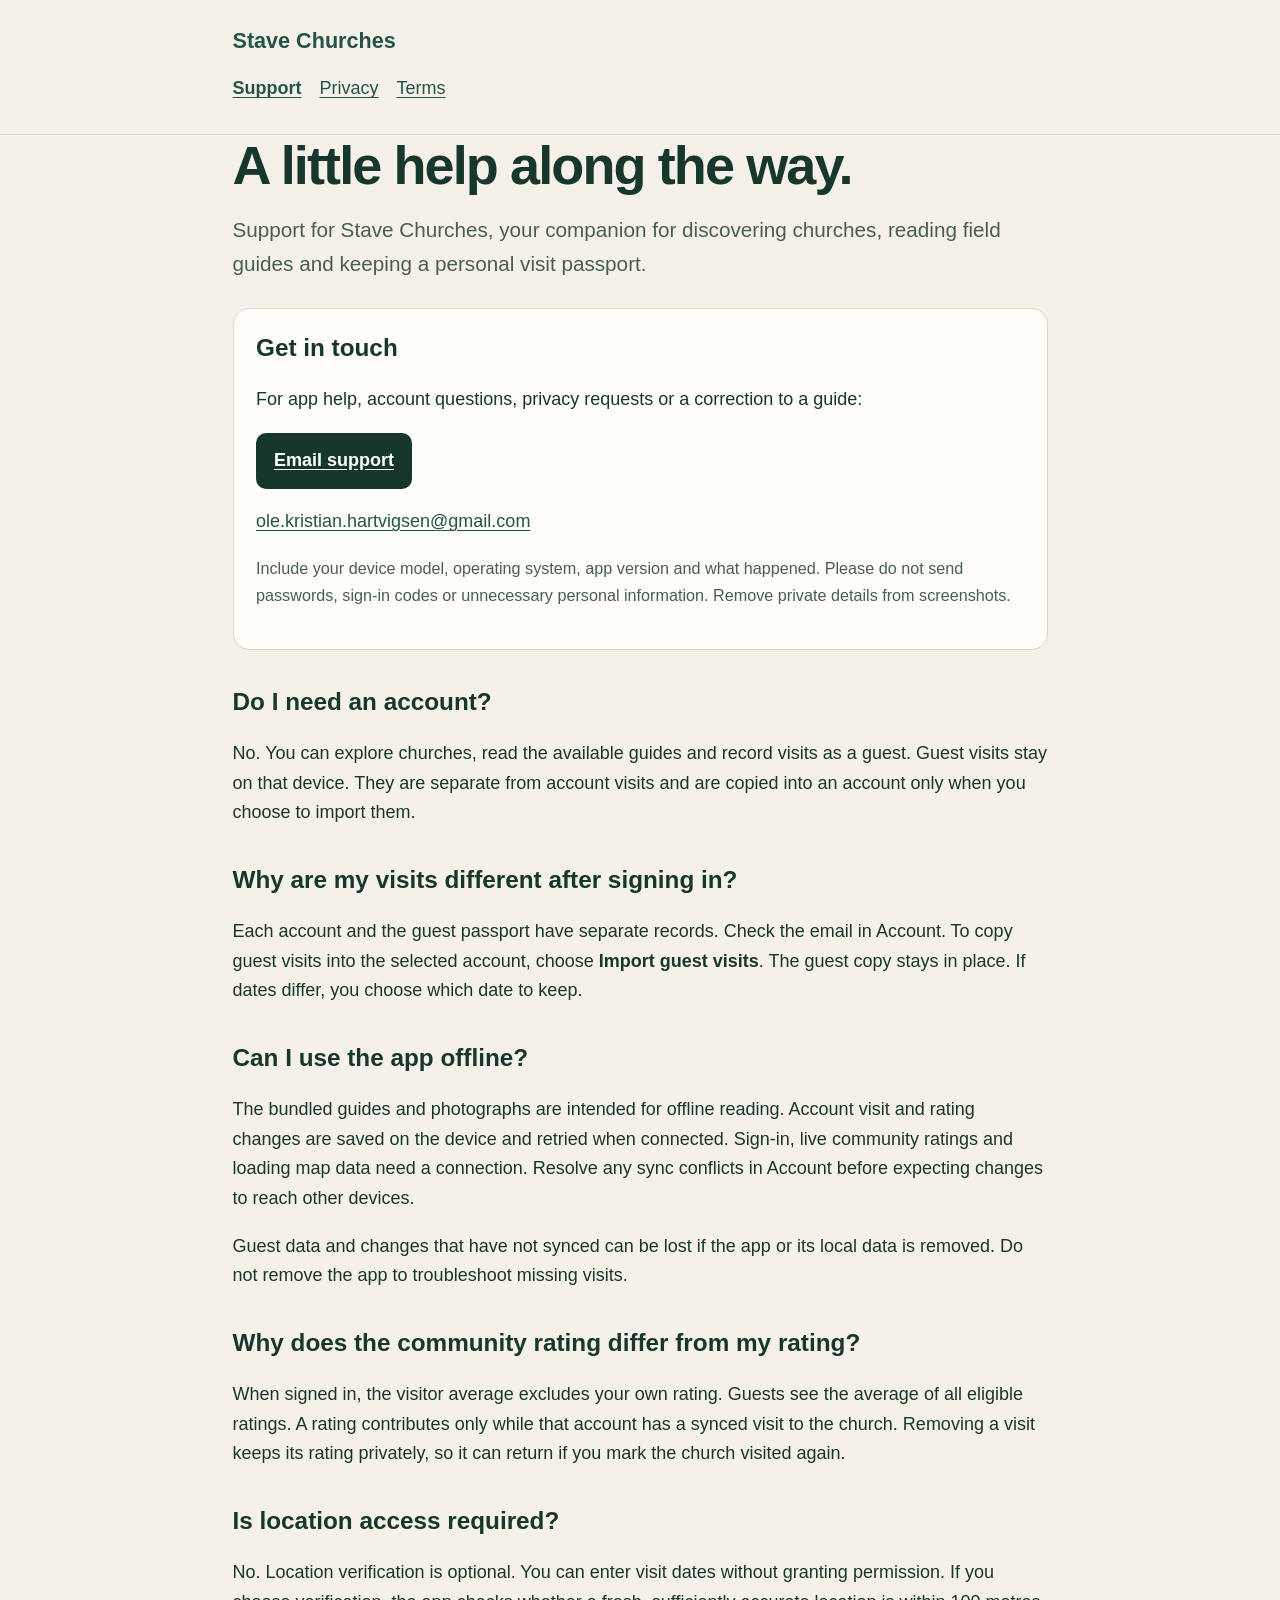
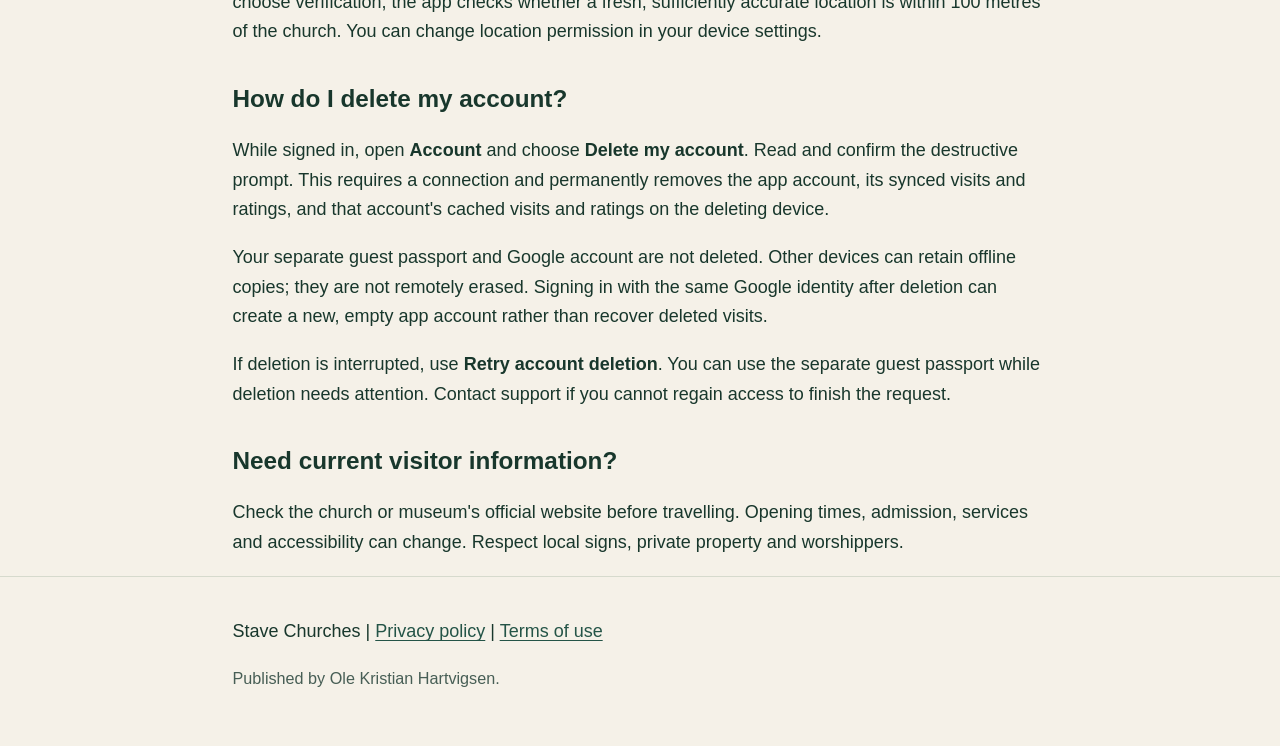
==== index.html @ 8445be17 "Publish Stave Churches support and privacy website Add reviewed static support, privacy and terms pa" ====
<!doctype html>
<html lang="en">
<head>
  <meta charset="utf-8">
  <meta name="viewport" content="width=device-width, initial-scale=1">
  <meta name="description" content="Support, account help and privacy information for the Stave Churches app.">
  <title>Support | Stave Churches</title>
  <link rel="stylesheet" href="styles.css">
</head>
<body>
  <a class="skip-link" href="#main">Skip to content</a>
  <header>
    <div class="shell">
      <a class="brand" href="index.html">Stave Churches</a>
      <nav aria-label="Main navigation">
        <a href="index.html" aria-current="page">Support</a>
        <a href="privacy.html">Privacy</a>
        <a href="terms.html">Terms</a>
      </nav>
    </div>
  </header>
  <main class="shell" id="main">
    <h1>A little help along the way.</h1>
    <p class="lead">Support for Stave Churches, your companion for discovering churches, reading field guides and keeping a personal visit passport.</p>

    <section class="card" aria-labelledby="contact">
      <h2 id="contact">Get in touch</h2>
      <p>For app help, account questions, privacy requests or a correction to a guide:</p>
      <p><a class="contact" href="mailto:ole.kristian.hartvigsen@gmail.com?subject=Stave%20Churches%20support">Email support</a></p>
      <p><a href="mailto:ole.kristian.hartvigsen@gmail.com">ole.kristian.hartvigsen@gmail.com</a></p>
      <p class="muted">Include your device model, operating system, app version and what happened. Please do not send passwords, sign-in codes or unnecessary personal information. Remove private details from screenshots.</p>
    </section>

    <h2>Do I need an account?</h2>
    <p>No. You can explore churches, read the available guides and record visits as a guest. Guest visits stay on that device. They are separate from account visits and are copied into an account only when you choose to import them.</p>

    <h2>Why are my visits different after signing in?</h2>
    <p>Each account and the guest passport have separate records. Check the email in Account. To copy guest visits into the selected account, choose <strong>Import guest visits</strong>. The guest copy stays in place. If dates differ, you choose which date to keep.</p>

    <h2>Can I use the app offline?</h2>
    <p>The bundled guides and photographs are intended for offline reading. Account visit and rating changes are saved on the device and retried when connected. Sign-in, live community ratings and loading map data need a connection. Resolve any sync conflicts in Account before expecting changes to reach other devices.</p>
    <p>Guest data and changes that have not synced can be lost if the app or its local data is removed. Do not remove the app to troubleshoot missing visits.</p>

    <h2>Why does the community rating differ from my rating?</h2>
    <p>When signed in, the visitor average excludes your own rating. Guests see the average of all eligible ratings. A rating contributes only while that account has a synced visit to the church. Removing a visit keeps its rating privately, so it can return if you mark the church visited again.</p>

    <h2>Is location access required?</h2>
    <p>No. Location verification is optional. You can enter visit dates without granting permission. If you choose verification, the app checks whether a fresh, sufficiently accurate location is within 100 metres of the church. You can change location permission in your device settings.</p>

    <h2>How do I delete my account?</h2>
    <p>While signed in, open <strong>Account</strong> and choose <strong>Delete my account</strong>. Read and confirm the destructive prompt. This requires a connection and permanently removes the app account, its synced visits and ratings, and that account's cached visits and ratings on the deleting device.</p>
    <p>Your separate guest passport and Google account are not deleted. Other devices can retain offline copies; they are not remotely erased. Signing in with the same Google identity after deletion can create a new, empty app account rather than recover deleted visits.</p>
    <p>If deletion is interrupted, use <strong>Retry account deletion</strong>. You can use the separate guest passport while deletion needs attention. Contact support if you cannot regain access to finish the request.</p>

    <h2>Need current visitor information?</h2>
    <p>Check the church or museum's official website before travelling. Opening times, admission, services and accessibility can change. Respect local signs, private property and worshippers.</p>
  </main>
  <footer>
    <div class="shell">
      <p>Stave Churches | <a href="privacy.html">Privacy policy</a> | <a href="terms.html">Terms of use</a></p>
      <p class="muted">Published by Ole Kristian Hartvigsen.</p>
    </div>
  </footer>
</body>
</html>
---- styles.css ----
:root {
  color-scheme: light;
  font-family: -apple-system, BlinkMacSystemFont, "Segoe UI", sans-serif;
  color: #18372c;
  background: #f5f1e8;
  line-height: 1.65;
  font-size: 18px;
}

* { box-sizing: border-box; }
body { margin: 0; }
a { color: #245447; text-underline-offset: 0.18em; overflow-wrap: anywhere; }
a:hover { text-decoration-thickness: 0.15em; }
a:focus-visible { outline: 3px solid #856217; outline-offset: 4px; }
.skip-link { position: absolute; left: 1rem; top: -5rem; background: white; padding: 0.75rem; }
.skip-link:focus { top: 0.5rem; }
.shell { max-width: 860px; padding: 0 1.25rem; margin: 0 auto; }
header { border-bottom: 1px solid #d6dacd; padding: 1.25rem 0; }
.brand { font-weight: 750; font-size: 1.2rem; text-decoration: none; }
nav { display: flex; flex-wrap: wrap; gap: 0.25rem 1rem; margin-top: 0.5rem; }
nav a { display: inline-flex; min-height: 44px; align-items: center; }
nav a[aria-current="page"] { font-weight: 750; }
main { padding-top: 2rem; padding-bottom: 3rem; }
h1 { font-size: clamp(2rem, 7vw, 3rem); line-height: 1.12; letter-spacing: -0.035em; margin: 0 0 1rem; }
h2 { font-size: 1.35rem; line-height: 1.35; margin-top: 2rem; }
p, ul { margin: 0.75rem 0 1rem; }
li { margin-bottom: 0.5rem; }
.lead { font-size: 1.15rem; color: #475e55; }
.muted { color: #475e55; font-size: 0.9rem; }
.card { background: #fffdf8; border: 1px solid #d6dacd; border-radius: 16px; padding: 1.25rem; margin: 1.5rem 0; }
.card h2 { margin-top: 0; }
.contact { display: inline-block; padding: 0.75rem 1rem; background: #18372c; color: white; border-radius: 10px; font-weight: 650; }
footer { border-top: 1px solid #d6dacd; padding: 1.5rem 0 2rem; }
@media (prefers-reduced-motion: no-preference) {
  html { scroll-behavior: smooth; }
}
@media print {
  body { background: white; }
  nav, .skip-link { display: none; }
  .shell { max-width: none; padding: 0; }
}
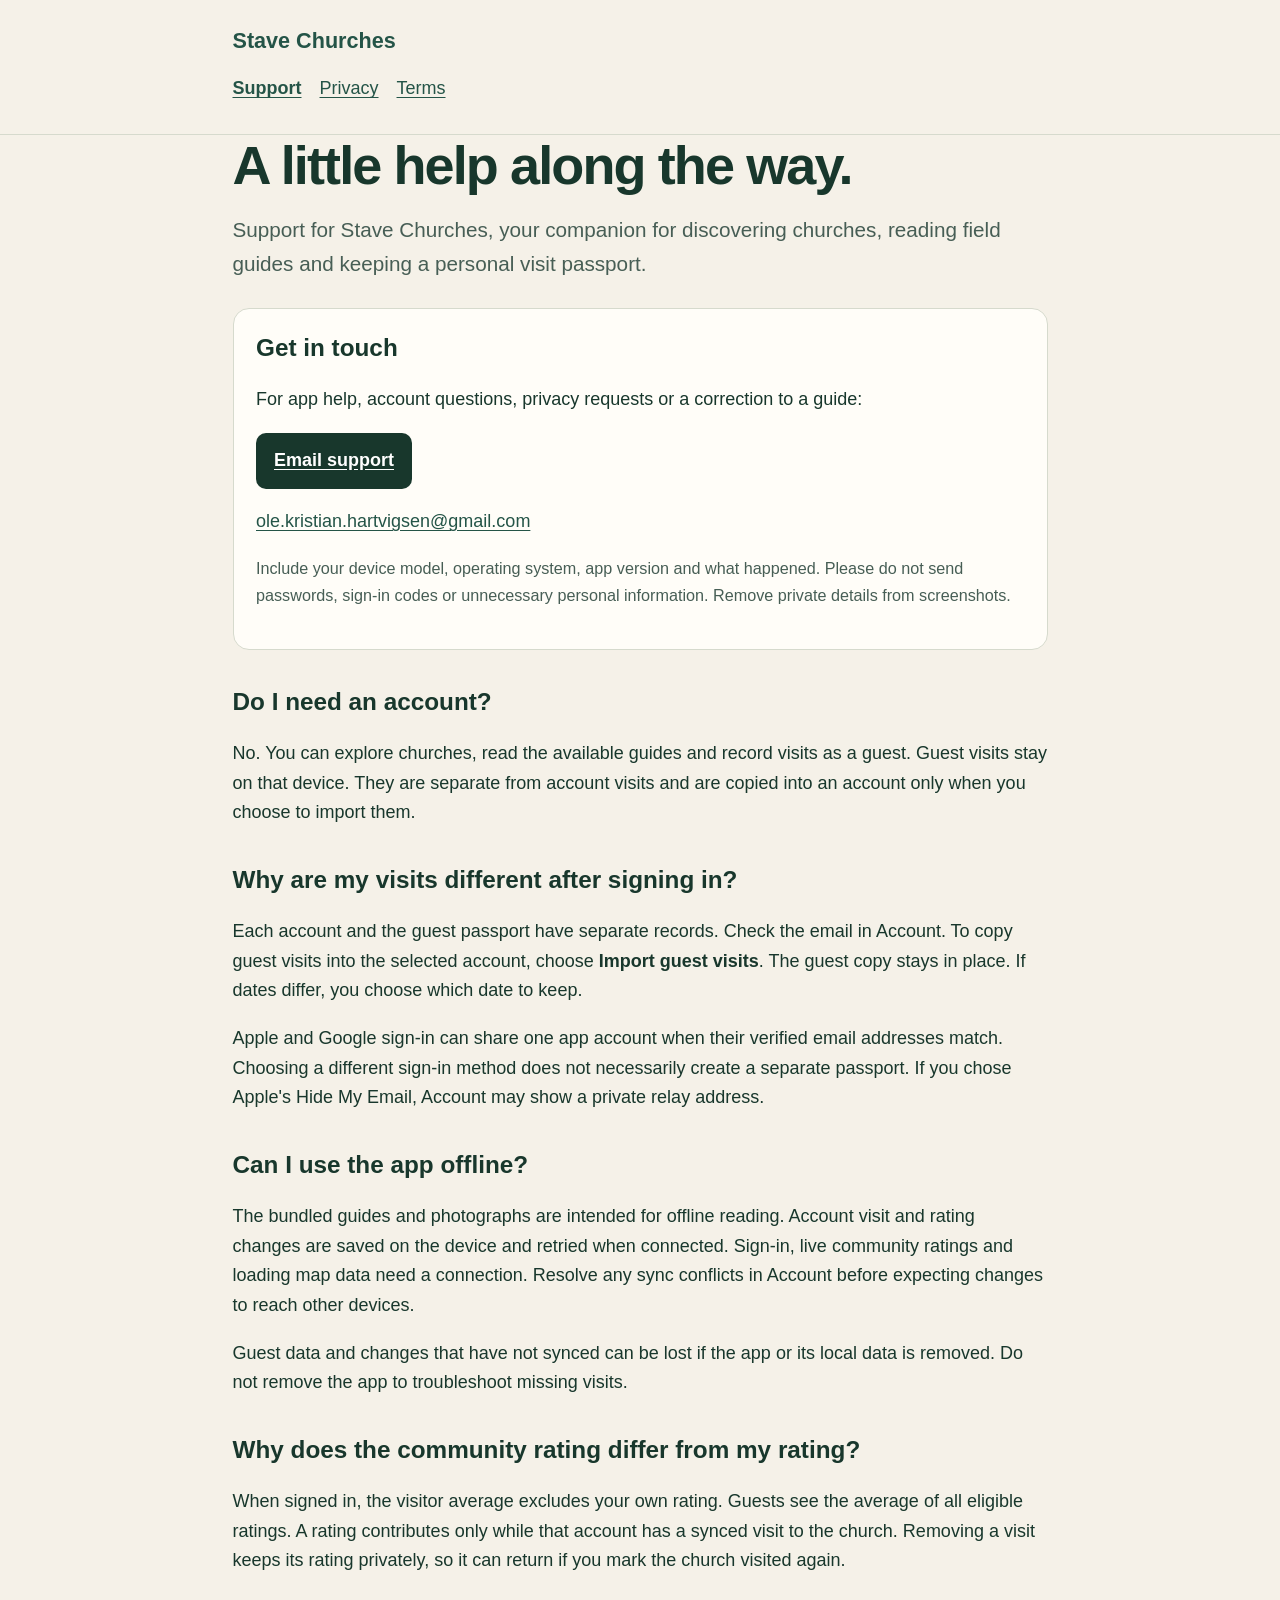
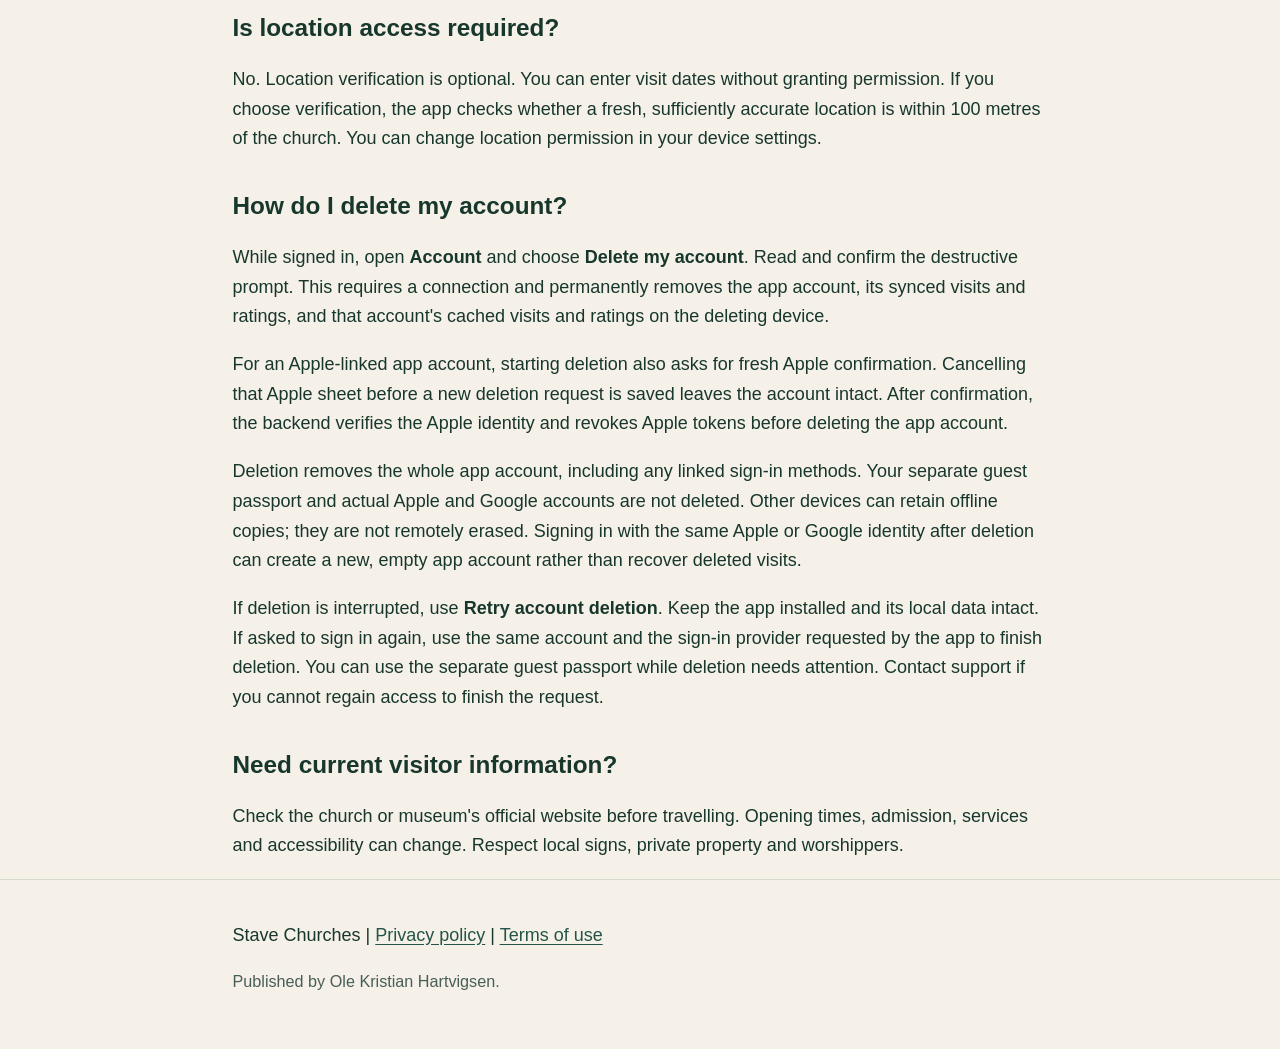
==== commit c51c2c9d: "Explain Apple sign-in and linked-account deletion Co-authored-by: Copilot <223556219+Copilot@users.n" ====
--- a/index.html
+++ b/index.html
@@ -36,6 +36,7 @@
 
     <h2>Why are my visits different after signing in?</h2>
     <p>Each account and the guest passport have separate records. Check the email in Account. To copy guest visits into the selected account, choose <strong>Import guest visits</strong>. The guest copy stays in place. If dates differ, you choose which date to keep.</p>
+    <p>Apple and Google sign-in can share one app account when their verified email addresses match. Choosing a different sign-in method does not necessarily create a separate passport. If you chose Apple's Hide My Email, Account may show a private relay address.</p>
 
     <h2>Can I use the app offline?</h2>
     <p>The bundled guides and photographs are intended for offline reading. Account visit and rating changes are saved on the device and retried when connected. Sign-in, live community ratings and loading map data need a connection. Resolve any sync conflicts in Account before expecting changes to reach other devices.</p>
@@ -49,8 +50,9 @@
 
     <h2>How do I delete my account?</h2>
     <p>While signed in, open <strong>Account</strong> and choose <strong>Delete my account</strong>. Read and confirm the destructive prompt. This requires a connection and permanently removes the app account, its synced visits and ratings, and that account's cached visits and ratings on the deleting device.</p>
-    <p>Your separate guest passport and Google account are not deleted. Other devices can retain offline copies; they are not remotely erased. Signing in with the same Google identity after deletion can create a new, empty app account rather than recover deleted visits.</p>
-    <p>If deletion is interrupted, use <strong>Retry account deletion</strong>. You can use the separate guest passport while deletion needs attention. Contact support if you cannot regain access to finish the request.</p>
+    <p>For an Apple-linked app account, starting deletion also asks for fresh Apple confirmation. Cancelling that Apple sheet before a new deletion request is saved leaves the account intact. After confirmation, the backend verifies the Apple identity and revokes Apple tokens before deleting the app account.</p>
+    <p>Deletion removes the whole app account, including any linked sign-in methods. Your separate guest passport and actual Apple and Google accounts are not deleted. Other devices can retain offline copies; they are not remotely erased. Signing in with the same Apple or Google identity after deletion can create a new, empty app account rather than recover deleted visits.</p>
+    <p>If deletion is interrupted, use <strong>Retry account deletion</strong>. Keep the app installed and its local data intact. If asked to sign in again, use the same account and the sign-in provider requested by the app to finish deletion. You can use the separate guest passport while deletion needs attention. Contact support if you cannot regain access to finish the request.</p>
 
     <h2>Need current visitor information?</h2>
     <p>Check the church or museum's official website before travelling. Opening times, admission, services and accessibility can change. Respect local signs, private property and worshippers.</p>
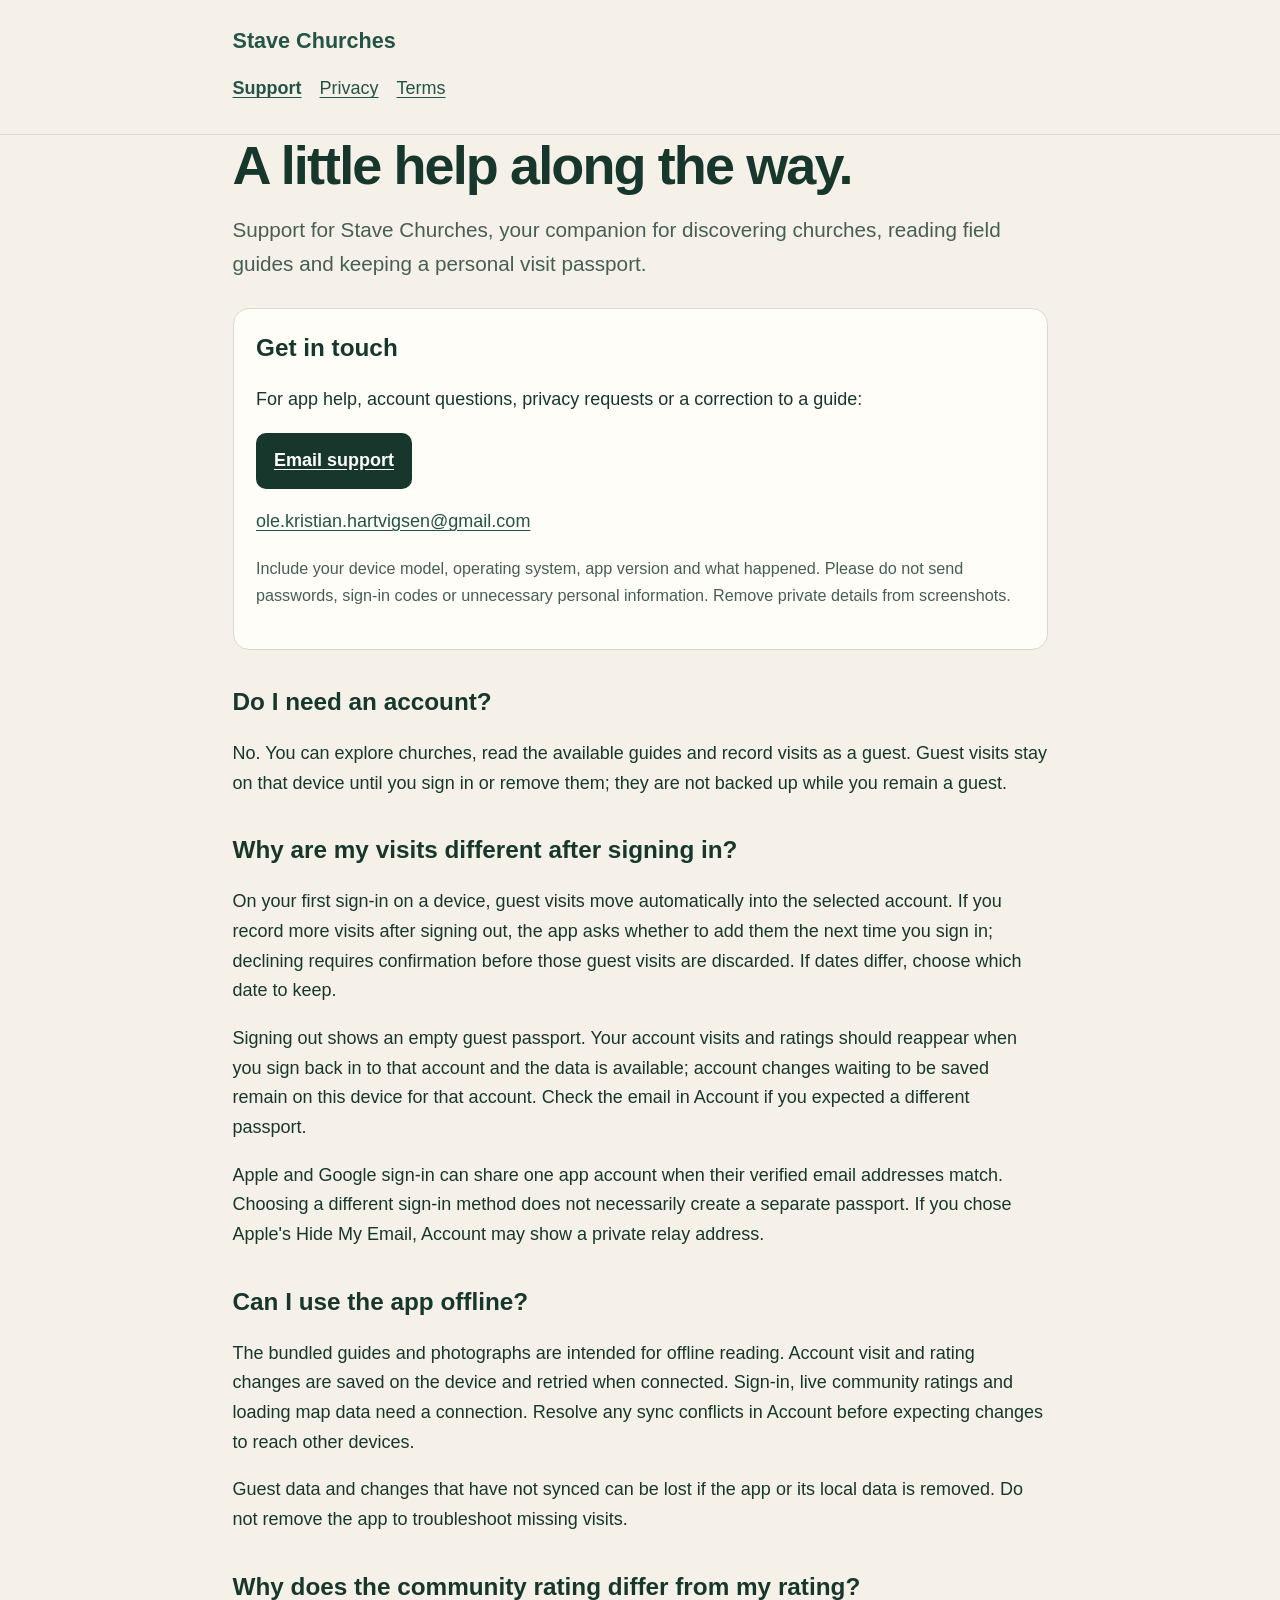
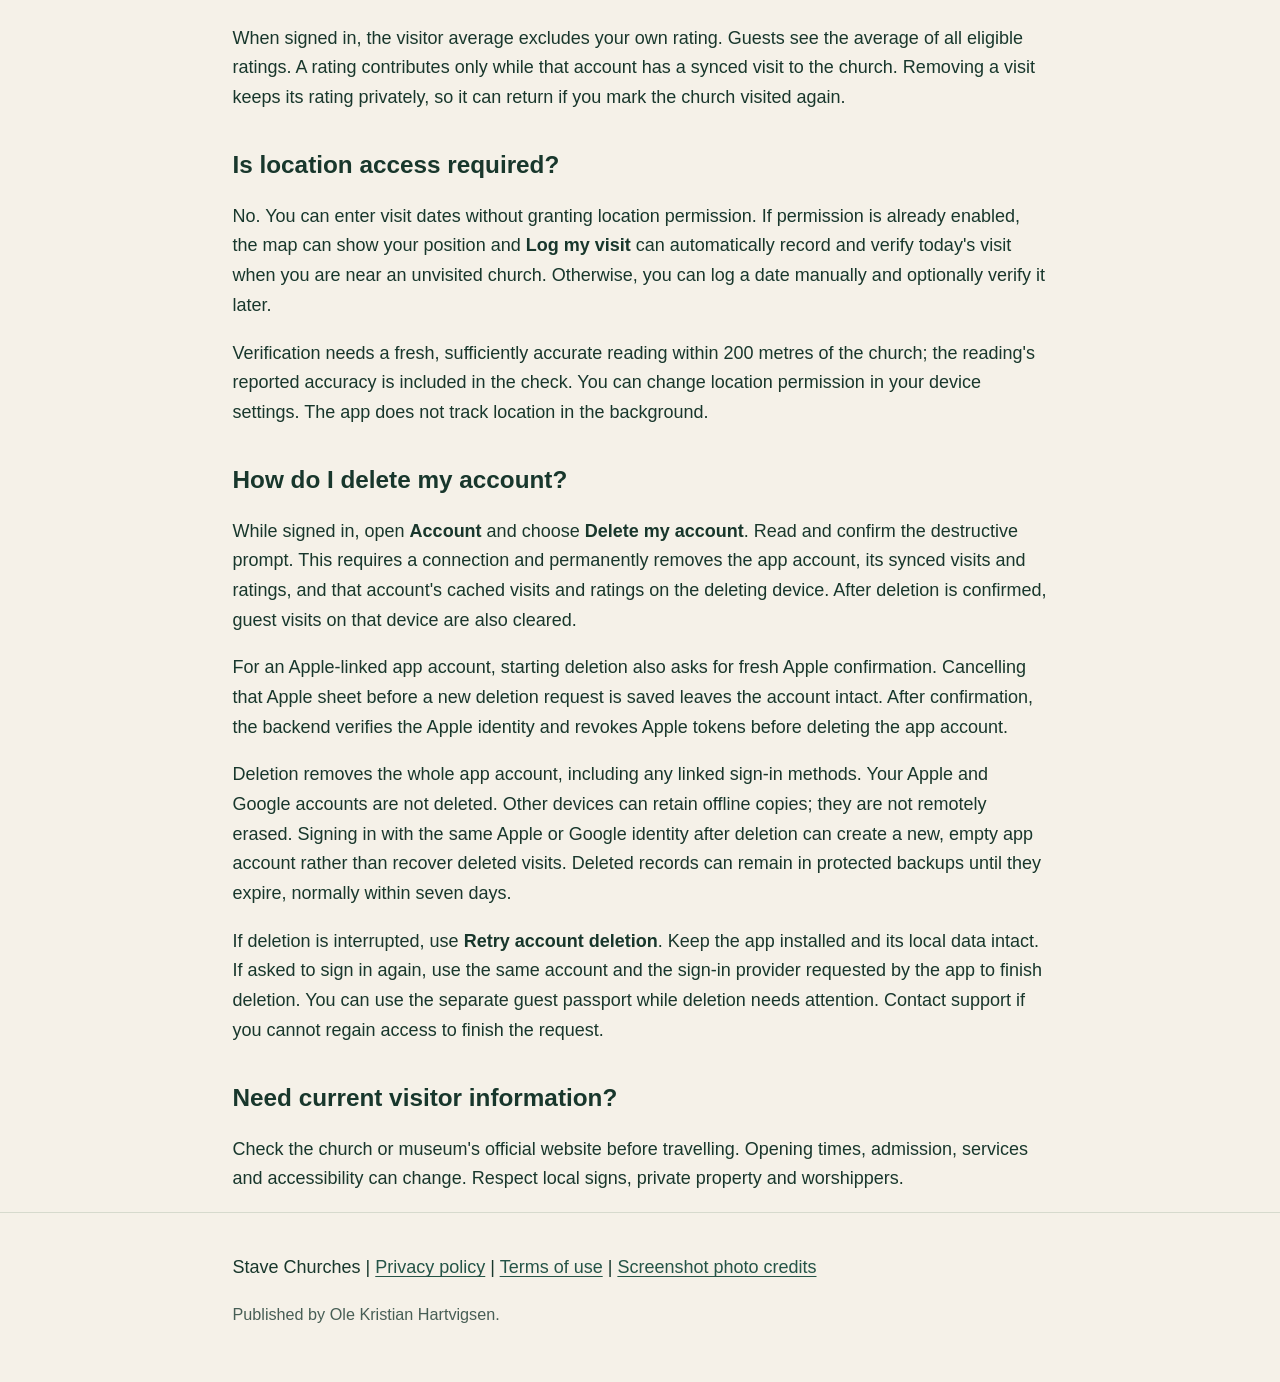
==== commit 1337fec0: "Update progress and location disclosures Co-authored-by: Copilot <223556219+Copilot@users.noreply.gi" ====
--- a/index.html
+++ b/index.html
@@ -32,10 +32,11 @@
     </section>
 
     <h2>Do I need an account?</h2>
-    <p>No. You can explore churches, read the available guides and record visits as a guest. Guest visits stay on that device. They are separate from account visits and are copied into an account only when you choose to import them.</p>
+    <p>No. You can explore churches, read the available guides and record visits as a guest. Guest visits stay on that device until you sign in or remove them; they are not backed up while you remain a guest.</p>
 
     <h2>Why are my visits different after signing in?</h2>
-    <p>Each account and the guest passport have separate records. Check the email in Account. To copy guest visits into the selected account, choose <strong>Import guest visits</strong>. The guest copy stays in place. If dates differ, you choose which date to keep.</p>
+    <p>On your first sign-in on a device, guest visits move automatically into the selected account. If you record more visits after signing out, the app asks whether to add them the next time you sign in; declining requires confirmation before those guest visits are discarded. If dates differ, choose which date to keep.</p>
+    <p>Signing out shows an empty guest passport. Your account visits and ratings should reappear when you sign back in to that account and the data is available; account changes waiting to be saved remain on this device for that account. Check the email in Account if you expected a different passport.</p>
     <p>Apple and Google sign-in can share one app account when their verified email addresses match. Choosing a different sign-in method does not necessarily create a separate passport. If you chose Apple's Hide My Email, Account may show a private relay address.</p>
 
     <h2>Can I use the app offline?</h2>
@@ -46,12 +47,13 @@
     <p>When signed in, the visitor average excludes your own rating. Guests see the average of all eligible ratings. A rating contributes only while that account has a synced visit to the church. Removing a visit keeps its rating privately, so it can return if you mark the church visited again.</p>
 
     <h2>Is location access required?</h2>
-    <p>No. Location verification is optional. You can enter visit dates without granting permission. If you choose verification, the app checks whether a fresh, sufficiently accurate location is within 100 metres of the church. You can change location permission in your device settings.</p>
+    <p>No. You can enter visit dates without granting location permission. If permission is already enabled, the map can show your position and <strong>Log my visit</strong> can automatically record and verify today's visit when you are near an unvisited church. Otherwise, you can log a date manually and optionally verify it later.</p>
+    <p>Verification needs a fresh, sufficiently accurate reading within 200 metres of the church; the reading's reported accuracy is included in the check. You can change location permission in your device settings. The app does not track location in the background.</p>
 
     <h2>How do I delete my account?</h2>
-    <p>While signed in, open <strong>Account</strong> and choose <strong>Delete my account</strong>. Read and confirm the destructive prompt. This requires a connection and permanently removes the app account, its synced visits and ratings, and that account's cached visits and ratings on the deleting device.</p>
+    <p>While signed in, open <strong>Account</strong> and choose <strong>Delete my account</strong>. Read and confirm the destructive prompt. This requires a connection and permanently removes the app account, its synced visits and ratings, and that account's cached visits and ratings on the deleting device. After deletion is confirmed, guest visits on that device are also cleared.</p>
     <p>For an Apple-linked app account, starting deletion also asks for fresh Apple confirmation. Cancelling that Apple sheet before a new deletion request is saved leaves the account intact. After confirmation, the backend verifies the Apple identity and revokes Apple tokens before deleting the app account.</p>
-    <p>Deletion removes the whole app account, including any linked sign-in methods. Your separate guest passport and actual Apple and Google accounts are not deleted. Other devices can retain offline copies; they are not remotely erased. Signing in with the same Apple or Google identity after deletion can create a new, empty app account rather than recover deleted visits.</p>
+    <p>Deletion removes the whole app account, including any linked sign-in methods. Your Apple and Google accounts are not deleted. Other devices can retain offline copies; they are not remotely erased. Signing in with the same Apple or Google identity after deletion can create a new, empty app account rather than recover deleted visits. Deleted records can remain in protected backups until they expire, normally within seven days.</p>
     <p>If deletion is interrupted, use <strong>Retry account deletion</strong>. Keep the app installed and its local data intact. If asked to sign in again, use the same account and the sign-in provider requested by the app to finish deletion. You can use the separate guest passport while deletion needs attention. Contact support if you cannot regain access to finish the request.</p>
 
     <h2>Need current visitor information?</h2>
@@ -59,7 +61,7 @@
   </main>
   <footer>
     <div class="shell">
-      <p>Stave Churches | <a href="privacy.html">Privacy policy</a> | <a href="terms.html">Terms of use</a></p>
+      <p>Stave Churches | <a href="privacy.html">Privacy policy</a> | <a href="terms.html">Terms of use</a> | <a href="screenshot-credits.html">Screenshot photo credits</a></p>
       <p class="muted">Published by Ole Kristian Hartvigsen.</p>
     </div>
   </footer>
